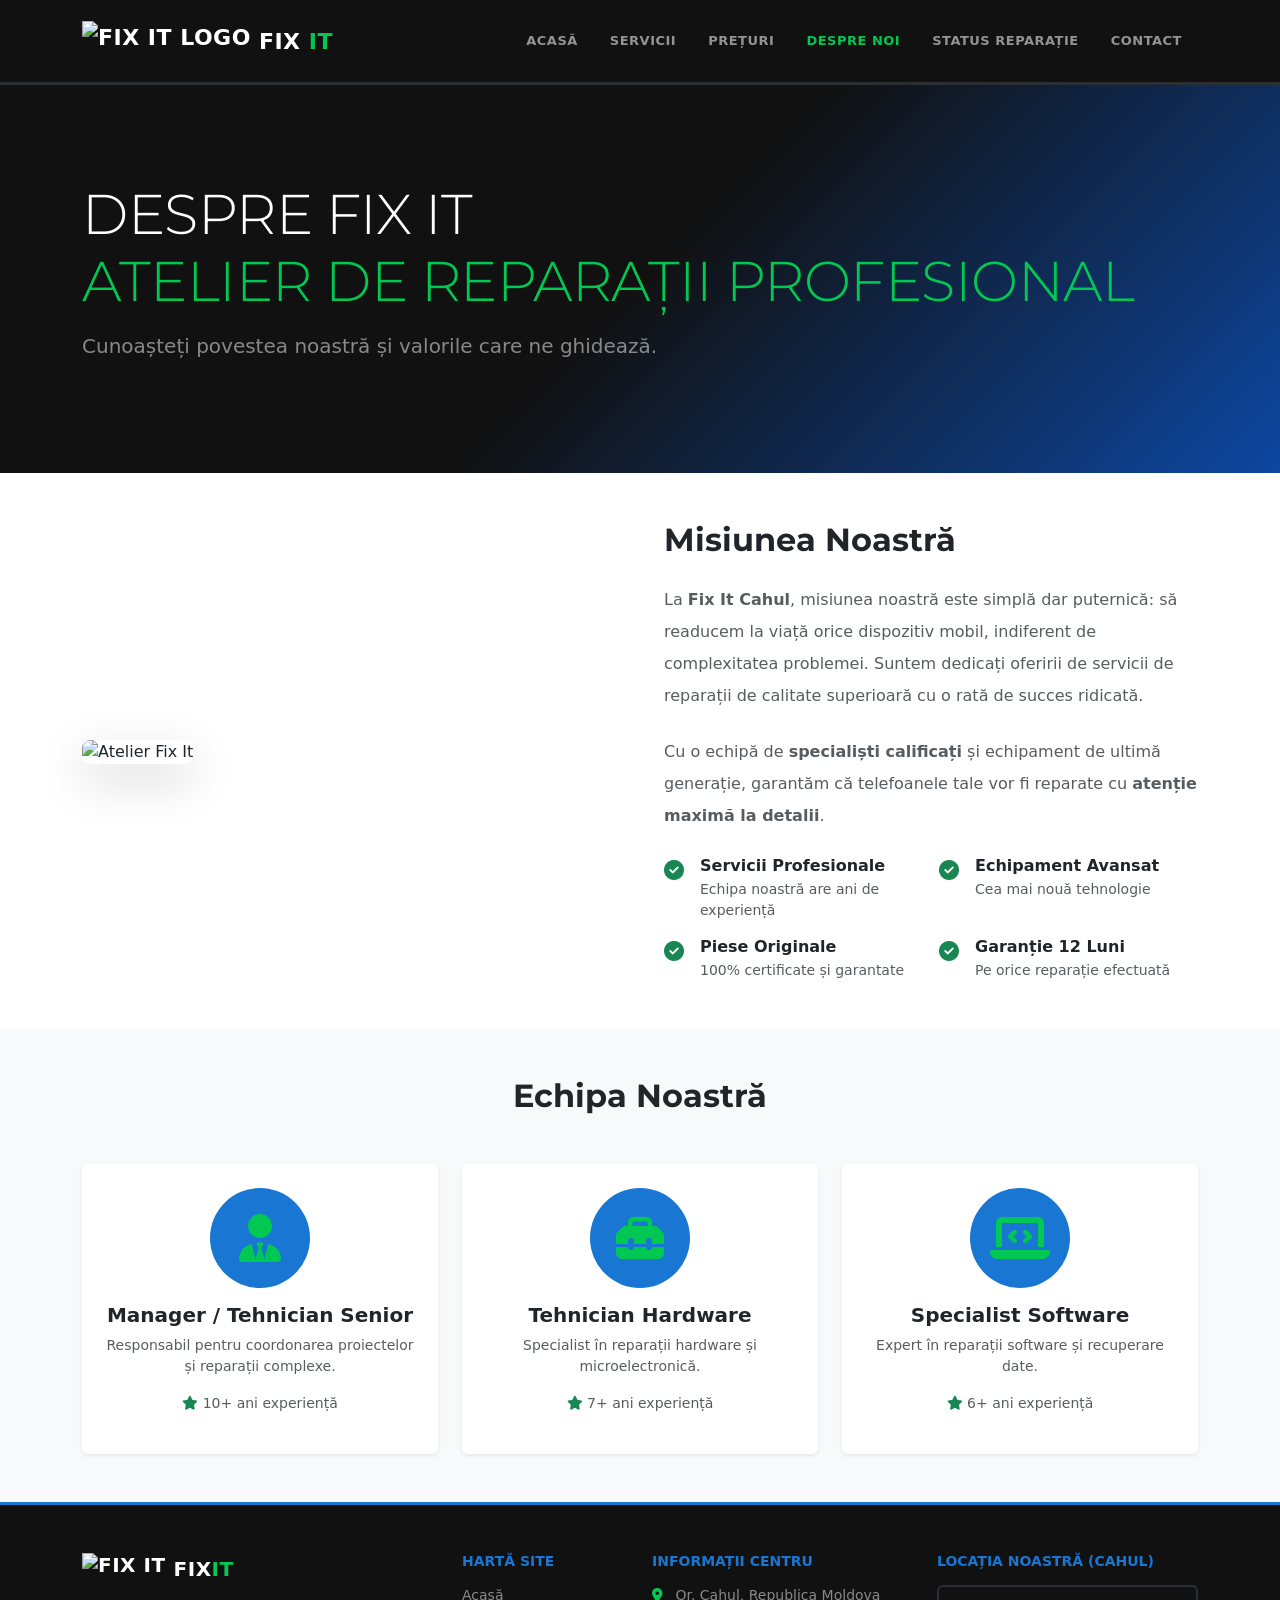
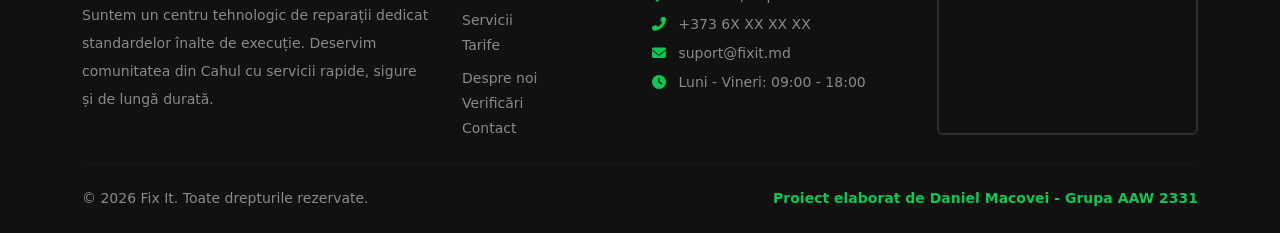
==== fix-it/about.html @ 1b933a0f "Am reaalizat pagina about.html" ====
<!DOCTYPE html>
<html lang="ro">

<head>
    <meta charset="UTF-8">
    <meta name="viewport" content="width=device-width, initial-scale=1.0">
    <title>Despre Noi - Fix It Cahul</title>
    <meta name="description" content="Aflați mai multe despre echipa Fix It Cahul și istoria atelierului de reparații.">

    <link rel="preconnect" href="https://fonts.googleapis.com">
    <link rel="preconnect" href="https://fonts.gstatic.com" crossorigin>
    <link
        href="https://fonts.googleapis.com/css2?family=Montserrat:wght@400;600;700;800&family=Roboto:wght@300;400;500&display=swap"
        rel="stylesheet">
    <link href="https://cdn.jsdelivr.net/npm/bootstrap@5.3.3/dist/css/bootstrap.min.css" rel="stylesheet">
    <link rel="stylesheet" href="https://cdnjs.cloudflare.com/ajax/libs/font-awesome/6.5.1/css/all.min.css">

    <link rel="stylesheet" href="/css/style.css">
    <link rel="icon" type="image/png" href="img/logo.png">
</head>

<body>

    <nav class="navbar navbar-expand-lg navbar-dark sticky-top py-3"
        style="background-color: #111111; border-bottom: 3px solid #2b2e32;">
        <div class="container">
            <a class="navbar-brand d-flex align-items-center fw-bold text-uppercase" href="index.html"
                style="font-size: 22px; letter-spacing: 0.5px;">
                <img src="img/imagine1.png" alt="Fix It Logo" height="40" class="me-2">
                <span>FIX <span style="color: #00C853;">IT</span></span>
            </a>

            <button class="navbar-toggler border-0" type="button" data-bs-toggle="collapse" data-bs-target="#navbarNav">
                <span class="navbar-toggler-icon"></span>
            </button>

            <div class="collapse navbar-collapse" id="navbarNav">
                <ul class="navbar-nav ms-auto fw-bold text-uppercase" style="font-size: 13px; letter-spacing: 0.5px;">
                    <li class="nav-item px-2"><a class="nav-link" href="index.html">Acasă</a></li>
                    <li class="nav-item px-2"><a class="nav-link" href="services.html">Servicii</a></li>
                    <li class="nav-item px-2"><a class="nav-link" href="prices.html">Prețuri</a></li>
                    <li class="nav-item px-2"><a class="nav-link active" href="about.html"
                            style="color: #00C853 !important;">Despre noi</a></li>
                    <li class="nav-item px-2"><a class="nav-link" href="status.html">Status Reparație</a></li>
                    <li class="nav-item px-2"><a class="nav-link" href="contact.html">Contact</a></li>
                </ul>
            </div>
        </div>
    </nav>

    <section class="py-5 text-white" style="background: linear-gradient(135deg, #111111 50%, #0d47a1 100%);">
        <div class="container py-5">
            <h1 class="display-4 fw-black mb-3 text-uppercase"
                style="font-family: 'Montserrat', sans-serif; letter-spacing: -0.5px;">
                Despre Fix It <br><span style="color: #00C853;">Atelier de Reparații Profesional</span>
            </h1>
            <p class="fs-5 text-white-50" style="max-width: 700px;">
                Cunoașteți povestea noastră și valorile care ne ghidează.
            </p>
        </div>
    </section>

    <section class="py-5" style="background-color: white;">
        <div class="container">
            <div class="row align-items-center g-5">
                <div class="col-lg-6">
                    <img src="img/atelier.jpg" alt="Atelier Fix It" class="img-fluid rounded-3 shadow-lg w-100">
                </div>
                <div class="col-lg-6">
                    <h2 class="fw-bold mb-4" style="font-family: 'Montserrat', sans-serif; font-size: 32px;">
                        Misiunea Noastră
                    </h2>
                    <p class="text-muted lh-lg mb-4">
                        La <strong>Fix It Cahul</strong>, misiunea noastră este simplă dar puternică: să readucem la
                        viață orice dispozitiv mobil, indiferent de complexitatea problemei. Suntem dedicați oferirii de
                        servicii de reparații de calitate superioară cu o rată de succes ridicată.
                    </p>
                    <p class="text-muted lh-lg mb-4">
                        Cu o echipă de <strong>specialiști calificați</strong> și echipament de ultimă generație,
                        garantăm că telefoanele tale vor fi reparate cu <strong>atenție maximă la detalii</strong>.
                    </p>

                    <div class="row g-3">
                        <div class="col-sm-6">
                            <div class="d-flex align-items-start gap-3">
                                <i class="fas fa-check-circle text-success fs-5 mt-1"></i>
                                <div>
                                    <h6 class="fw-bold mb-1">Servicii Profesionale</h6>
                                    <p class="small text-muted mb-0">Echipa noastră are ani de experiență</p>
                                </div>
                            </div>
                        </div>
                        <div class="col-sm-6">
                            <div class="d-flex align-items-start gap-3">
                                <i class="fas fa-check-circle text-success fs-5 mt-1"></i>
                                <div>
                                    <h6 class="fw-bold mb-1">Echipament Avansat</h6>
                                    <p class="small text-muted mb-0">Cea mai nouă tehnologie</p>
                                </div>
                            </div>
                        </div>
                        <div class="col-sm-6">
                            <div class="d-flex align-items-start gap-3">
                                <i class="fas fa-check-circle text-success fs-5 mt-1"></i>
                                <div>
                                    <h6 class="fw-bold mb-1">Piese Originale</h6>
                                    <p class="small text-muted mb-0">100% certificate și garantate</p>
                                </div>
                            </div>
                        </div>
                        <div class="col-sm-6">
                            <div class="d-flex align-items-start gap-3">
                                <i class="fas fa-check-circle text-success fs-5 mt-1"></i>
                                <div>
                                    <h6 class="fw-bold mb-1">Garanție 12 Luni</h6>
                                    <p class="small text-muted mb-0">Pe orice reparație efectuată</p>
                                </div>
                            </div>
                        </div>
                    </div>
                </div>
            </div>
        </div>
    </section>

    <section class="py-5" style="background-color: #f8f9fa;">
        <div class="container">
            <h2 class="fw-bold text-center mb-5" style="font-family: 'Montserrat', sans-serif; font-size: 32px;">
                Echipa Noastră
            </h2>

            <div class="row g-4">
                <div class="col-md-6 col-lg-4">
                    <div class="card border-0 shadow-sm text-center">
                        <div class="card-body p-4">
                            <div
                                style="width: 100px; height: 100px; margin: 0 auto 15px; background: #1976D2; border-radius: 50%; display: flex; align-items: center; justify-content: center;">
                                <i class="fas fa-user-tie" style="font-size: 48px; color: #00C853;"></i>
                            </div>
                            <h5 class="fw-bold mb-2">Manager / Tehnician Senior</h5>
                            <p class="text-muted small mb-3">
                                Responsabil pentru coordonarea proiectelor și reparații complexe.
                            </p>
                            <p class="small text-muted"><i class="fas fa-star text-success"></i> 10+ ani experiență</p>
                        </div>
                    </div>
                </div>

                <div class="col-md-6 col-lg-4">
                    <div class="card border-0 shadow-sm text-center">
                        <div class="card-body p-4">
                            <div
                                style="width: 100px; height: 100px; margin: 0 auto 15px; background: #1976D2; border-radius: 50%; display: flex; align-items: center; justify-content: center;">
                                <i class="fas fa-toolbox" style="font-size: 48px; color: #00C853;"></i>
                            </div>
                            <h5 class="fw-bold mb-2">Tehnician Hardware</h5>
                            <p class="text-muted small mb-3">
                                Specialist în reparații hardware și microelectronică.
                            </p>
                            <p class="small text-muted"><i class="fas fa-star text-success"></i> 7+ ani experiență</p>
                        </div>
                    </div>
                </div>

                <div class="col-md-6 col-lg-4">
                    <div class="card border-0 shadow-sm text-center">
                        <div class="card-body p-4">
                            <div
                                style="width: 100px; height: 100px; margin: 0 auto 15px; background: #1976D2; border-radius: 50%; display: flex; align-items: center; justify-content: center;">
                                <i class="fas fa-laptop-code" style="font-size: 48px; color: #00C853;"></i>
                            </div>
                            <h5 class="fw-bold mb-2">Specialist Software</h5>
                            <p class="text-muted small mb-3">
                                Expert în reparații software și recuperare date.
                            </p>
                            <p class="small text-muted"><i class="fas fa-star text-success"></i> 6+ ani experiență</p>
                        </div>
                    </div>
                </div>
            </div>
        </div>
    </section>



    <footer class="text-white pt-5 pb-4" style="background-color: #111111; border-top: 3px solid #1976D2;">
        <div class="container">
            <div class="row g-4 mb-4">

                <div class="col-lg-4 text-center text-md-start">
                    <h5 class="fw-bold mb-3 text-uppercase d-flex align-items-center justify-content-center justify-content-md-start"
                        style="letter-spacing: 0.5px;">
                        <img src="img/logo.png" alt="Fix It" height="32" class="me-2">FIX <span
                            style="color: #00C853;">IT</span>
                    </h5>
                    <p class="small text-white-50 lh-lg" style="max-width: 350px;">
                        Suntem un centru tehnologic de reparații dedicat standardelor înalte de execuție. Deservim
                        comunitatea din Cahul cu servicii rapide, sigure și de lungă durată.
                    </p>
                </div>

                <div class="col-md-4 col-lg-2 text-center text-md-start">
                    <h5 class="fw-bold mb-3 text-uppercase small tracking-wider" style="color: #1976D2;">Hartă Site</h5>
                    <ul class="list-unstyled mb-0 row g-2 small" style="padding-left: 0;">
                        <div class="col-6 col-md-12">
                            <li><a href="index.html"
                                    class="text-white-50 text-decoration-none footer-link d-block mb-1">Acasă</a></li>
                            <li><a href="services.html"
                                    class="text-white-50 text-decoration-none footer-link d-block mb-1">Servicii</a>
                            </li>
                            <li><a href="prices.html"
                                    class="text-white-50 text-decoration-none footer-link d-block mb-1">Tarife</a></li>
                        </div>
                        <div class="col-6 col-md-12">
                            <li><a href="about.html"
                                    class="text-white-50 text-decoration-none footer-link d-block mb-1">Despre noi</a>
                            </li>
                            <li><a href="status.html"
                                    class="text-white-50 text-decoration-none footer-link d-block mb-1">Verificări</a>
                            </li>
                            <li><a href="contact.html"
                                    class="text-white-50 text-decoration-none footer-link d-block">Contact</a></li>
                        </div>
                    </ul>
                </div>

                <div class="col-md-4 col-lg-3 text-center text-md-start">
                    <h5 class="fw-bold mb-3 text-uppercase small tracking-wider" style="color: #1976D2;">Informații
                        Centru</h5>
                    <p class="small text-white-50 mb-2"><i class="fas fa-map-marker-alt text-success me-2"
                            style="color: #00C853 !important;"></i> Or. Cahul, Republica Moldova</p>
                    <p class="small text-white-50 mb-2"><i class="fas fa-phone-alt text-success me-2"
                            style="color: #00C853 !important;"></i> +373 6X XX XX XX</p>
                    <p class="small text-white-50 mb-2"><i class="fas fa-envelope text-success me-2"
                            style="color: #00C853 !important;"></i> suport@fixit.md</p>
                    <p class="small text-white-50"><i class="fas fa-clock text-success me-2"
                            style="color: #00C853 !important;"></i> Luni - Vineri: 09:00 - 18:00</p>
                </div>

                <div class="col-md-4 col-lg-3 text-center text-md-start">
                    <h5 class="fw-bold mb-3 text-uppercase small tracking-wider" style="color: #1976D2;">Locația Noastră
                        (Cahul)</h5>
                    <div class="position-relative shadow-sm rounded overflow-hidden"
                        style="height: 150px; border: 2px solid #2b2e32;">
                        <iframe
                            src="https://www.google.com/maps/embed?pb=!1m18!1m12!1m3!1d2757.7346144887375!2d28.187383176884024!3d46.30514197113411!2m3!1f0!2f0!3f0!3m2!1i1024!2i768!4f13.1!3m3!1m2!1s0x40b65cae6fbc6db7%3A0x673cae7a1753efef!2sCahul%2C%20Moldova!5e0!3m2!1sro!2s!4v1717840000000!5m2!1sro!2s"
                            width="100%" height="100%" style="border:0;" allowfullscreen="" loading="lazy"
                            referrerpolicy="no-referrer-when-downgrade">
                        </iframe>
                    </div>
                </div>

            </div>

            <hr class="my-4" style="background-color: rgba(255,255,255,0.1); border: 0; height: 1px;">

            <div class="d-flex flex-column flex-sm-row justify-content-between align-items-center small text-white-50">
                <div>&copy; 2026 Fix It. Toate drepturile rezervate.</div>
                <div class="mt-2 mt-sm-0 text-success fw-semibold" style="color: #00C853 !important;">Proiect elaborat
                    de Daniel Macovei - Grupa AAW 2331</div>
            </div>
        </div>
    </footer>

    <script src="https://cdn.jsdelivr.net/npm/bootstrap@5.3.3/dist/js/bootstrap.bundle.min.js"></script>
    <script src="js/script.js"></script>
    <script src="js/main.js"></script>
    <script src="js/calculator.js"></script>
    <script src="js/validation.js"></script>
</body>

</html>
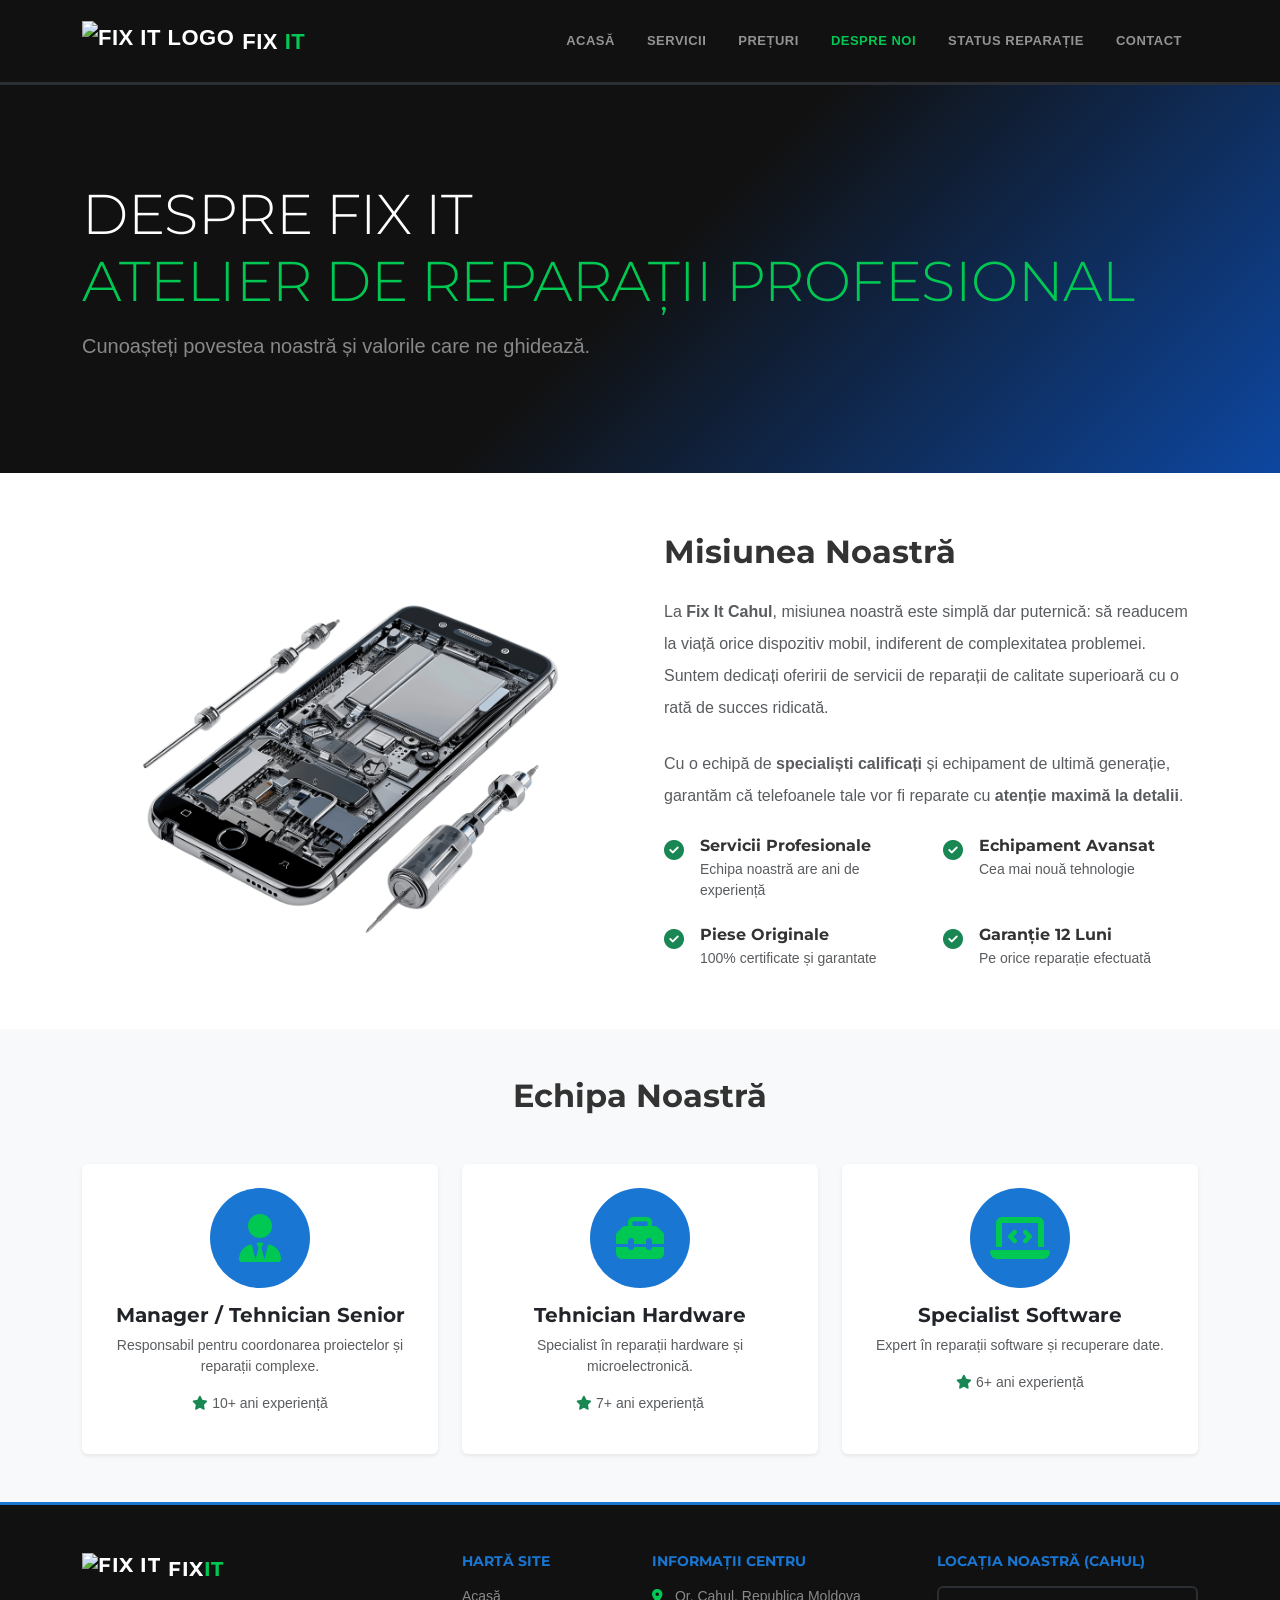
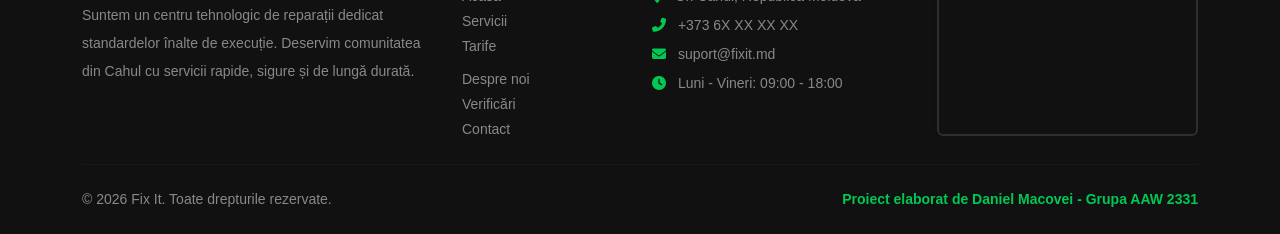
==== commit 5a01787b: "Am adaugat main.js" ====
--- a/fix-it/about.html
+++ b/fix-it/about.html
@@ -63,9 +63,14 @@
     <section class="py-5" style="background-color: white;">
         <div class="container">
             <div class="row align-items-center g-5">
-                <div class="col-lg-6">
-                    <img src="img/atelier.jpg" alt="Atelier Fix It" class="img-fluid rounded-3 shadow-lg w-100">
-                </div>
+
+                <div class="col-lg-6 d-flex justify-content-center align-items-center">
+                    <div style="max-width: 460px; width: 100%;">
+                        <img src="/img/s11728_mobile_repairing_isolated_on_white_background_eb032a27-f8cf-4961-bd78-55e3e1cc046b_1-photoroom.png"
+                            alt="Atelier Fix It" class="img-fluid d-block mx-auto">
+                    </div>
+                </div>
+
                 <div class="col-lg-6">
                     <h2 class="fw-bold mb-4" style="font-family: 'Montserrat', sans-serif; font-size: 32px;">
                         Misiunea Noastră
@@ -80,7 +85,7 @@
                         garantăm că telefoanele tale vor fi reparate cu <strong>atenție maximă la detalii</strong>.
                     </p>
 
-                    <div class="row g-3">
+                    <div class="row g-4">
                         <div class="col-sm-6">
                             <div class="d-flex align-items-start gap-3">
                                 <i class="fas fa-check-circle text-success fs-5 mt-1"></i>
@@ -90,6 +95,7 @@
                                 </div>
                             </div>
                         </div>
+
                         <div class="col-sm-6">
                             <div class="d-flex align-items-start gap-3">
                                 <i class="fas fa-check-circle text-success fs-5 mt-1"></i>
@@ -99,6 +105,7 @@
                                 </div>
                             </div>
                         </div>
+
                         <div class="col-sm-6">
                             <div class="d-flex align-items-start gap-3">
                                 <i class="fas fa-check-circle text-success fs-5 mt-1"></i>
@@ -108,6 +115,7 @@
                                 </div>
                             </div>
                         </div>
+
                         <div class="col-sm-6">
                             <div class="d-flex align-items-start gap-3">
                                 <i class="fas fa-check-circle text-success fs-5 mt-1"></i>
@@ -131,7 +139,7 @@
 
             <div class="row g-4">
                 <div class="col-md-6 col-lg-4">
-                    <div class="card border-0 shadow-sm text-center">
+                    <div class="card h-100 border-0 shadow-sm text-center">
                         <div class="card-body p-4">
                             <div
                                 style="width: 100px; height: 100px; margin: 0 auto 15px; background: #1976D2; border-radius: 50%; display: flex; align-items: center; justify-content: center;">
@@ -147,7 +155,7 @@
                 </div>
 
                 <div class="col-md-6 col-lg-4">
-                    <div class="card border-0 shadow-sm text-center">
+                    <div class="card h-100 border-0 shadow-sm text-center">
                         <div class="card-body p-4">
                             <div
                                 style="width: 100px; height: 100px; margin: 0 auto 15px; background: #1976D2; border-radius: 50%; display: flex; align-items: center; justify-content: center;">
@@ -163,7 +171,7 @@
                 </div>
 
                 <div class="col-md-6 col-lg-4">
-                    <div class="card border-0 shadow-sm text-center">
+                    <div class="card h-100 border-0 shadow-sm text-center">
                         <div class="card-body p-4">
                             <div
                                 style="width: 100px; height: 100px; margin: 0 auto 15px; background: #1976D2; border-radius: 50%; display: flex; align-items: center; justify-content: center;">
--- a/css/style.css
+++ b/css/style.css
@@ -0,0 +1,327 @@
+/*CONFIGURĂRI GENERALE & RESETĂRI*/
+
+:root {
+    
+    --primary-tech: #1976D2;     
+    --accent-color: #00C853;     
+    --dark-bg: #111111;          
+    --card-apple-bg: #1e1e1e;     
+    --font-titles: 'Montserrat', sans-serif; 
+    --font-body: 'Roboto', sans-serif;       
+}
+
+* {
+    margin: 0;
+    padding: 0;
+    box-sizing: border-box; /* Include bordurile și padding-ul în lățimea totală a elementelor */
+}
+
+body {
+    font-family: var(--font-body);
+    font-size: 16px;
+    color: #333333;
+    overflow-x: hidden;     /* Previne apariția barei de scroll orizontale pe ecrane mici */
+    background-color: #ffffff;
+}
+
+h1, h2, h3, h4, h5, h6 {
+    font-family: var(--font-titles); /* Aplică fontul Montserrat pe toate titlurile */
+}
+
+
+/*NAVBAR & HEADER STYLING*/
+
+.navbar {
+    background-color: var(--dark-bg);
+    border-bottom: 3px solid #2b2e32; /* Linie fină de delimitare sub meniu */
+}
+
+.navbar-nav .nav-link {
+    font-size: 13px;
+    letter-spacing: 0.5px;
+    transition: color 0.2s ease; /* Tranziție lină la schimbarea culorii textului */
+}
+
+.header-hero {
+    /* Fundal modern în gradient de la negru la un albastru închis */
+    background: linear-gradient(135deg, #111111 50%, #0d47a1 100%);
+    min-height: 65vh; /* Ocupă minimum 65% din înălțimea ecranului */
+}
+
+.main-title {
+    font-family: var(--font-titles);
+    font-weight: 800;
+    letter-spacing: -0.5px;
+}
+
+.hero-lead {
+    font-weight: 300;
+    max-width: 600px;
+    line-height: 1.6;
+}
+
+.image-float {
+    max-height: 300px;
+    filter: drop-shadow(0px 8px 16px rgba(0, 0, 0, 0.25)); /* Efect de umbră realist pentru imagine */
+}
+
+
+/*SECTIUNEA CARUSEL HARDWARE & SOFTWARE*/
+
+.categorii-servicii {
+    padding: 60px 0;
+    background-color: #f9f9f9; /* Fundal gri deschis pentru contrast */
+    font-family: var(--font-titles);
+}
+
+.titlu-sectiune {
+    font-size: 28px;
+    color: #222;
+    font-weight: 700;
+}
+
+.linie-separatoare {
+    width: 60px;
+    height: 3px;
+    background-color: var(--primary-tech); /* Linia decorativă în culoarea principală */
+    margin-top: 10px;
+    border-radius: 2px;
+}
+
+
+/* STRUCTURĂ CARUSEL (Wrapper, Zona & Grid)*/
+
+.carusel-wrapper {
+    max-width: 1304px; /* Valoarea exactă pentru 5 carduri și 4 spații */
+    width: 100%;
+    margin: 0 auto;
+    padding: 15px 0; /* Am setat padding-ul lateral la 0 pentru a păstra alinierea perfectă la pixeli */
+    overflow: hidden; /* Ascunde complet al 6-lea card până când se dă drag */
+    clip-path: inset(0 0 0 0);
+    user-select: none;
+    -webkit-user-select: none;
+}
+
+.zona-carusel {
+    width: 100%;
+    overflow: hidden;
+    padding: 10px 0;
+}
+
+.grid-categorii {
+    display: flex; /* Aliniază cardurile în linie orizontală */
+    align-items: stretch;
+    gap: 16px; /* Spațiul constant dintre carduri */
+    width: max-content; /* Permite gridului să se întindă pe orizontală oricât e nevoie */
+}
+
+
+/* STILIZARE CARDURI*/
+
+.item-categorie-dreptunghi {
+    display: flex;
+    flex-direction: column;
+    align-items: center;
+    justify-content: center;
+    text-align: center;
+    background: var(--card-apple-bg);
+    color: #ffffff;
+    width: 248px;
+    flex-shrink: 0; /* Împiedică micșorarea forțată a cardurilor în flexbox */
+    min-height: 220px;
+    padding: 30px 15px;
+    border-radius: 16px;
+    border: 1px solid #2d2d2d;
+    cursor: pointer;
+    box-shadow: 0 4px 6px rgba(0, 0, 0, 0.1);
+    /* Tranziții line pentru toate proprietățile modificate la hover */
+    transition: transform 0.4s ease,
+                box-shadow 0.4s ease,
+                border-color 0.4s ease,
+                background 0.4s ease;
+}
+
+/* Efect la trecerea mouse-ului peste card (Ridicarea cardului și iluminare verde) */
+.item-categorie-dreptunghi:hover {
+    transform: translateY(-10px); /* Ridică cardul cu 10 pixeli */
+    background: #252525;
+    border-color: var(--accent-color); /* Bordura devine verde */
+    /* Efect de glow (iluminare) combinat cu umbra de adâncime */
+    box-shadow: 0 20px 40px rgba(0, 200, 83, 0.2),
+                0 8px 16px rgba(0, 0, 0, 0.3);
+}
+
+/* Efect în momentul în care se dă click pe card */
+.item-categorie-dreptunghi:active {
+    transform: translateY(-4px);
+    transition: transform 0.1s ease;
+}
+
+/* Stil aplicat din JavaScript când cardul este tras cu mouse-ul */
+.item-categorie-dreptunghi.dragging {
+    opacity: 0.3;
+    transform: scale(0.95);
+    border: 2px dashed var(--primary-tech); /* Bordură punctată albastră în timpul mutării */
+}
+
+
+/*ICONIȚE & ELEMENTE DE TEXT DIN INTERIORUL CARDULUI*/
+
+.container-iconita {
+    display: flex;
+    align-items: center;
+    justify-content: center;
+    width: 64px;
+    height: 64px;
+    background: rgba(0, 200, 83, 0.1); /* Fundal verde cu opacitate foarte mare */
+    border-radius: 50%; /* Formă de cerc perfect */
+    margin-bottom: 20px;
+    flex-shrink: 0;
+    transition: transform 0.4s ease, background 0.4s ease;
+}
+
+/* Mărește cercul iconiței când punem mouse-ul pe card */
+.item-categorie-dreptunghi:hover .container-iconita {
+    transform: scale(1.15);
+    background: rgba(0, 200, 83, 0.2);
+}
+
+.container-iconita i {
+    font-size: 26px;
+    color: var(--accent-color); /* Iconița primește culoarea verde de accent */
+    transition: transform 0.4s ease;
+}
+
+/* Efect de micro-zoom pe iconița din interior */
+.item-categorie-dreptunghi:hover .container-iconita i {
+    transform: scale(1.1);
+}
+
+.container-iconita img {
+    max-width: 100%;
+    height: auto;
+    object-fit: contain;
+}
+
+.continut-text {
+    display: flex;
+    flex-direction: column;
+    gap: 8px;
+}
+
+.titlu-card {
+    font-size: 10px;
+    color: var(--accent-color);
+    letter-spacing: 2px;
+    text-transform: uppercase;
+    font-weight: 700;
+    opacity: 0.85;
+    transition: opacity 0.4s ease;
+}
+
+.item-categorie-dreptunghi:hover .titlu-card {
+    opacity: 1;
+}
+
+.subtitlu-card {
+    font-size: 14px;
+    font-weight: 600;
+    color: #ffffff;
+    line-height: 1.4;
+}
+
+.btn-carusel {
+    display: none !important; /* Ascunde butoanele standard, navigarea fiind de tip drag */
+}
+
+
+/*FOOTER STYLING*/
+
+footer {
+    background-color: var(--dark-bg);
+    border-top: 3px solid var(--primary-tech); /* Linie superioară de branding */
+}
+
+.footer-link {
+    transition: color 0.2s ease;
+}
+
+/* Linkurile din footer devin verzi la trecerea cursorului */
+.footer-link:hover {
+    color: var(--accent-color) !important;
+}
+
+
+/*STATUS REPARAȚII (Pentru pagina status.html)*/
+
+.status-badge {
+    padding: 8px 16px;
+    border-radius: 25px; /* Formă de pastilă */
+    font-weight: bold;
+    font-size: 12px;
+    display: inline-block;
+    text-transform: uppercase;
+}
+
+/* Stări de culori diferite în funcție de stadiul tehnic al telefonului */
+.status-pending { background-color: #fff3cd; color: #856404; } /* Galben - În așteptare */
+.status-progress { background-color: #d1ecf1; color: #0c5460; } /* Albastru - În lucru */
+.status-ready { background-color: #d4edda; color: #155724; }    /* Verde - Finalizat/Gata */
+
+.timeline-item {
+    padding: 15px;
+    border-left: 3px solid var(--accent-color); /* Linie verticală verde în stânga */
+    margin-bottom: 15px;
+    background-color: #f8f9fa;
+    border-radius: 4px;
+}
+
+/* Evidențiază etapa curentă din procesul de reparație prin fundal albastru */
+.timeline-item.active {
+    border-left-color: var(--primary-tech);
+    background-color: #e3f2fd;
+}
+
+
+/*RESPONSIVITATE*/
+
+/* Pentru ecrane de laptop-uri medii și mici */
+@media (max-width: 1400px) {
+    .carusel-wrapper {
+        max-width: 100%;
+        padding: 15px 20px;
+    }
+    /* Calculează dinamic lățimea pentru ca pe ecran să încapă exact 5 carduri egale */
+    .item-categorie-dreptunghi {
+        width: calc((100vw - 40px - 4 * 16px) / 5);
+    }
+}
+
+/* Pentru tablete în mod landscape/portret */
+@media (max-width: 1024px) {
+    .grid-categorii {
+        width: max-content;
+    }
+    .item-categorie-dreptunghi {
+        width: 220px; /* Cardurile devin puțin mai înguste */
+    }
+}
+
+/* Pentru ecrane mici de tablete și telefoane mari */
+@media (max-width: 768px) {
+    .item-categorie-dreptunghi {
+        width: 200px;
+        min-height: 200px;
+    }
+}
+
+/* Pentru telefoane mobile comune (ecrane foarte înguste) */
+@media (max-width: 600px) {
+    .carusel-wrapper {
+        padding: 15px 8px;
+    }
+    .item-categorie-dreptunghi {
+        width: 180px;       /* Lățime minimă adaptată pentru ecrane de telefon */
+        min-height: 190px;  /* Înălțime redusă proporțional */
+    }
+}
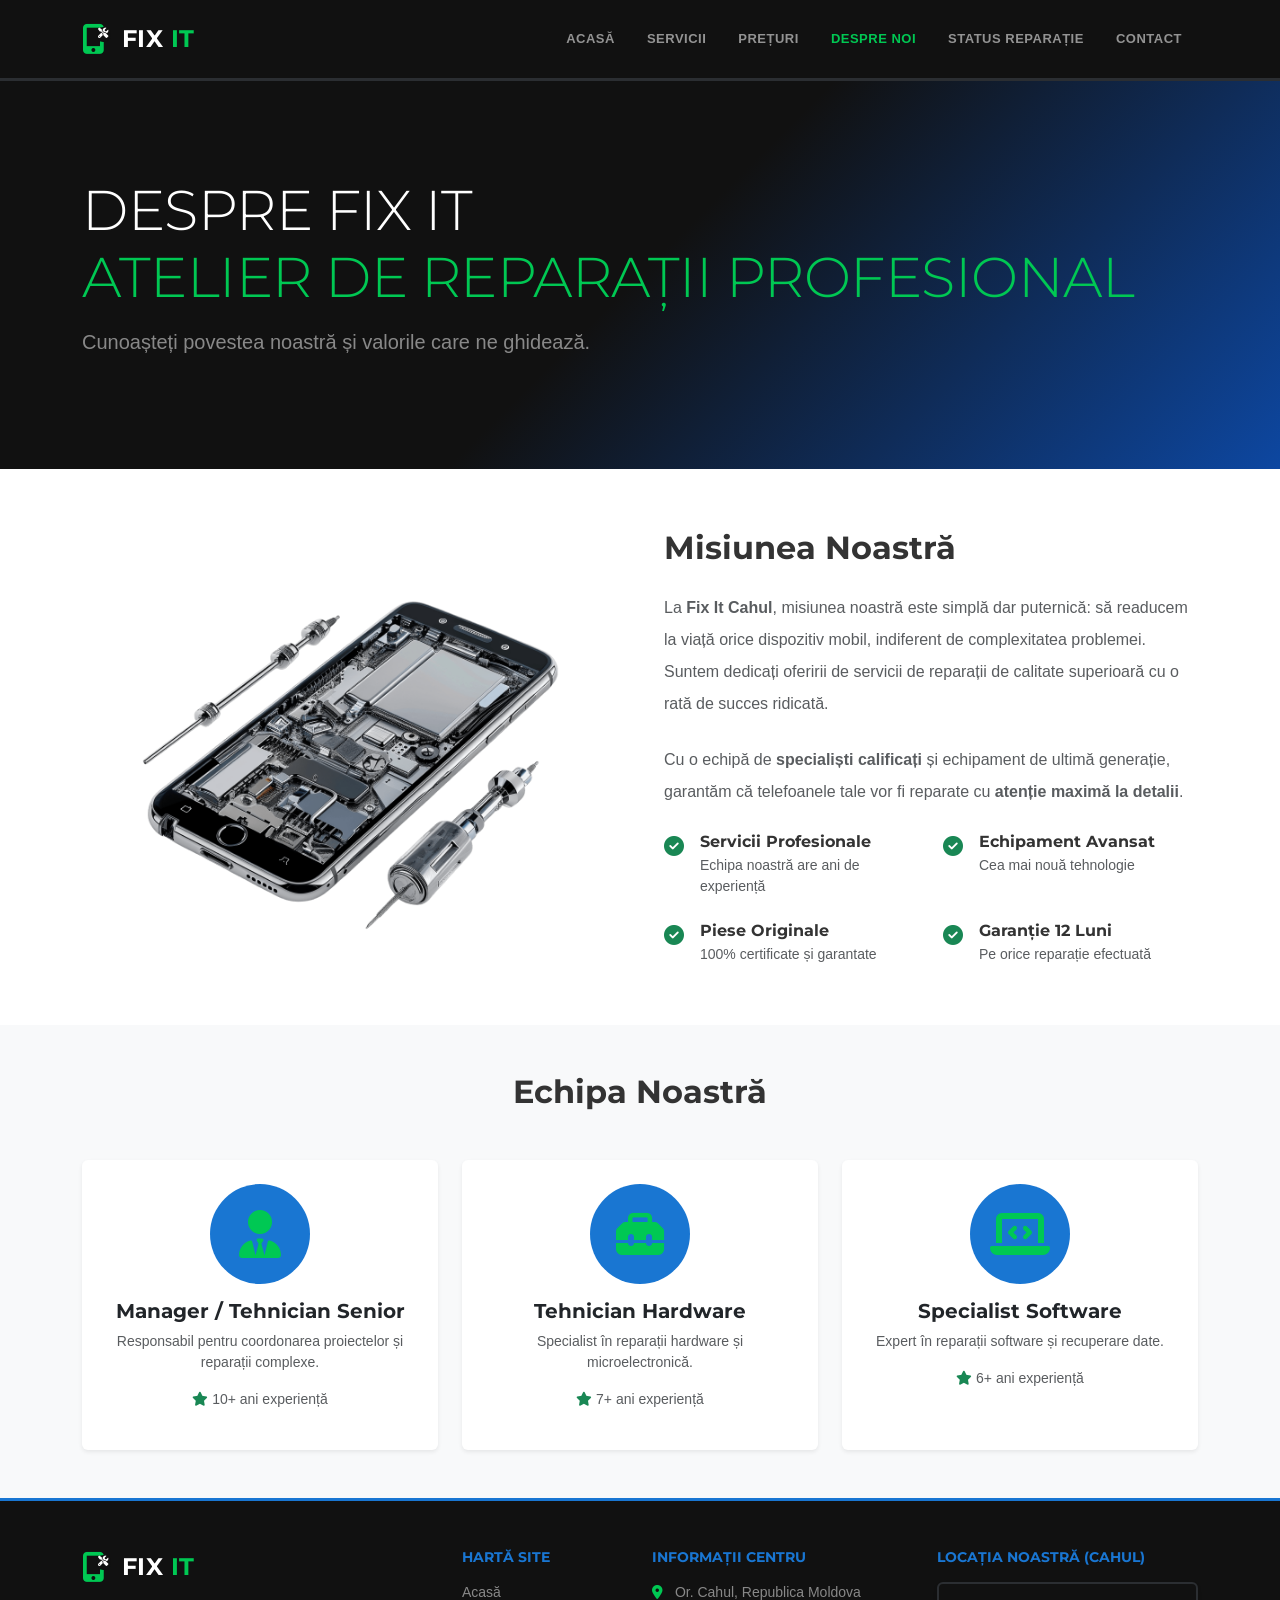
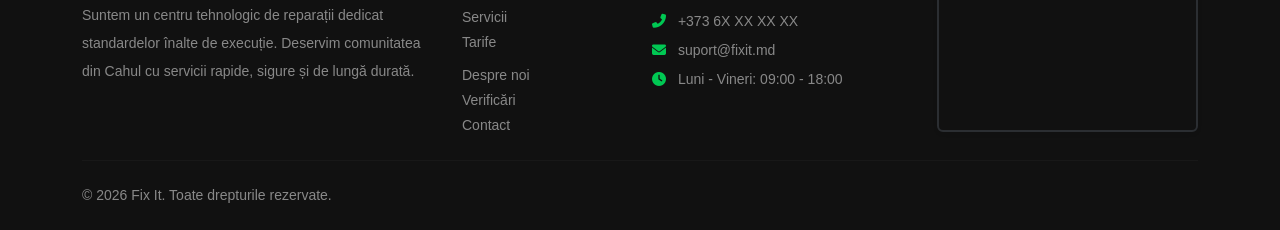
==== commit 6d8600e1: "Am actualizat codul" ====
--- a/fix-it/about.html
+++ b/fix-it/about.html
@@ -24,9 +24,13 @@
     <nav class="navbar navbar-expand-lg navbar-dark sticky-top py-3"
         style="background-color: #111111; border-bottom: 3px solid #2b2e32;">
         <div class="container">
-            <a class="navbar-brand d-flex align-items-center fw-bold text-uppercase" href="index.html"
-                style="font-size: 22px; letter-spacing: 0.5px;">
-                <img src="img/imagine1.png" alt="Fix It Logo" height="40" class="me-2">
+            <a class="navbar-brand d-flex align-items-center fw-bold text-uppercase fs-4" href="index.html"
+                style="font-family: 'Montserrat', sans-serif; letter-spacing: 0.5px;">
+                <div class="position-relative me-3 d-flex align-items-center" style="color: #00C853;">
+                    <i class="fas fa-mobile-alt fa-lg"></i>
+                    <i class="fas fa-tools position-absolute"
+                        style="font-size: 0.65rem; color: #ffffff; bottom: -2px; right: -5px; background: #111111; padding: 2px; border-radius: 50%;"></i>
+                </div>
                 <span>FIX <span style="color: #00C853;">IT</span></span>
             </a>
 
@@ -196,11 +200,15 @@
             <div class="row g-4 mb-4">
 
                 <div class="col-lg-4 text-center text-md-start">
-                    <h5 class="fw-bold mb-3 text-uppercase d-flex align-items-center justify-content-center justify-content-md-start"
-                        style="letter-spacing: 0.5px;">
-                        <img src="img/logo.png" alt="Fix It" height="32" class="me-2">FIX <span
-                            style="color: #00C853;">IT</span>
-                    </h5>
+                    <a class="navbar-brand d-flex align-items-center justify-content-center justify-content-md-start fw-bold text-uppercase fs-4 mb-3"
+                        href="index.html" style="font-family: 'Montserrat', sans-serif; letter-spacing: 0.5px;">
+                        <div class="position-relative me-3 d-flex align-items-center" style="color: #00C853;">
+                            <i class="fas fa-mobile-alt fa-lg"></i>
+                            <i class="fas fa-tools position-absolute"
+                                style="font-size: 0.65rem; color: #ffffff; bottom: -2px; right: -5px; background: #111111; padding: 2px; border-radius: 50%;"></i>
+                        </div>
+                        <span class="text-white">FIX <span style="color: #00C853;">IT</span></span>
+                    </a>
                     <p class="small text-white-50 lh-lg" style="max-width: 350px;">
                         Suntem un centru tehnologic de reparații dedicat standardelor înalte de execuție. Deservim
                         comunitatea din Cahul cu servicii rapide, sigure și de lungă durată.
@@ -264,10 +272,7 @@
 
             <div class="d-flex flex-column flex-sm-row justify-content-between align-items-center small text-white-50">
                 <div>&copy; 2026 Fix It. Toate drepturile rezervate.</div>
-                <div class="mt-2 mt-sm-0 text-success fw-semibold" style="color: #00C853 !important;">Proiect elaborat
-                    de Daniel Macovei - Grupa AAW 2331</div>
-            </div>
-        </div>
+            </div>
     </footer>
 
     <script src="https://cdn.jsdelivr.net/npm/bootstrap@5.3.3/dist/js/bootstrap.bundle.min.js"></script>
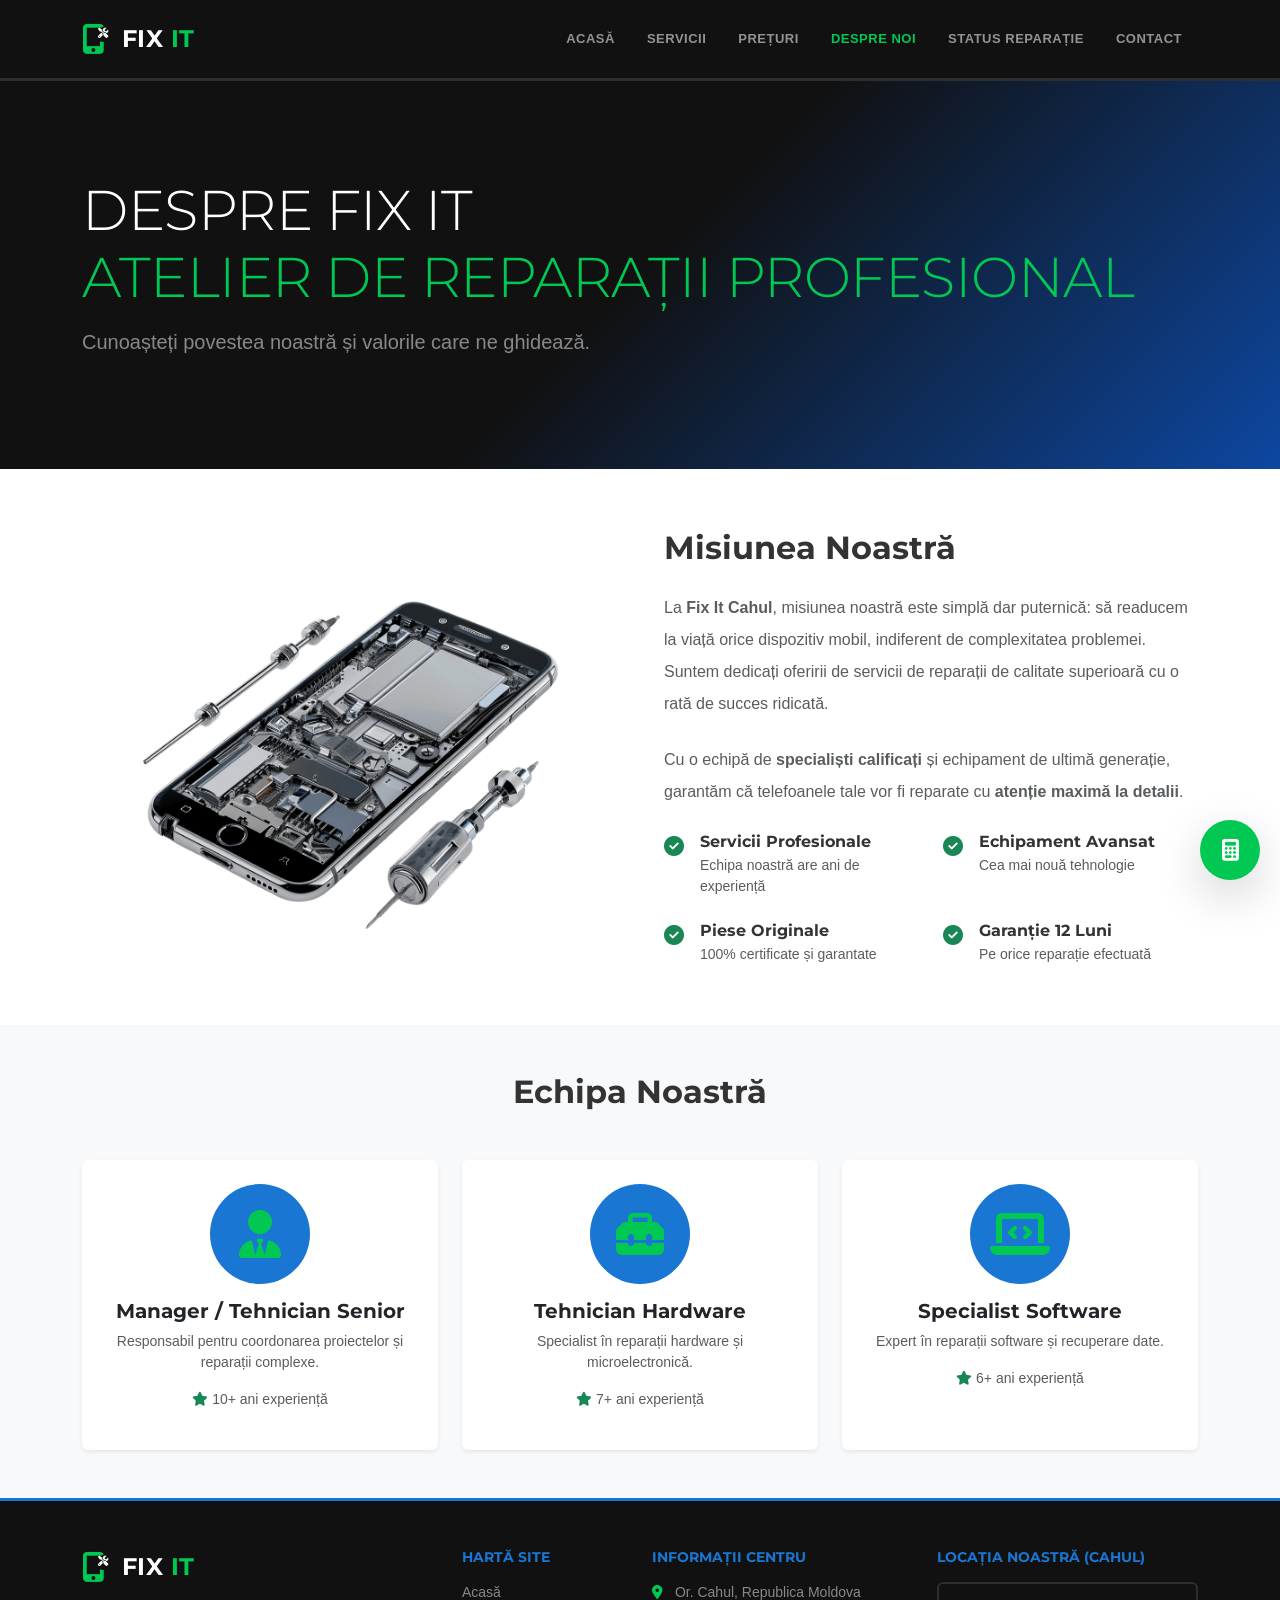
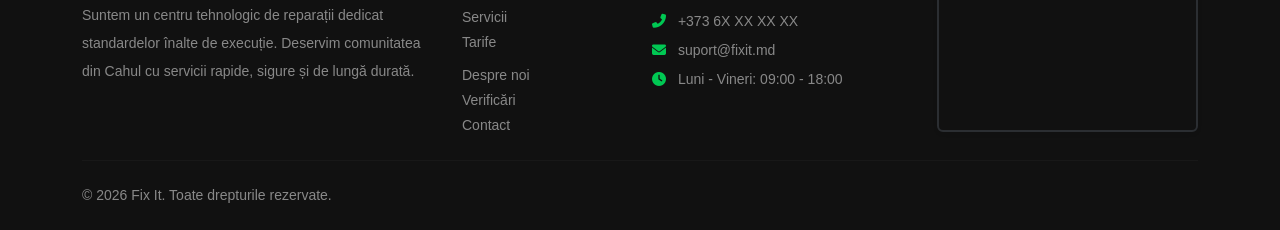
==== commit 580165b0: "Actualizare" ====
--- a/fix-it/about.html
+++ b/fix-it/about.html
@@ -70,7 +70,7 @@
 
                 <div class="col-lg-6 d-flex justify-content-center align-items-center">
                     <div style="max-width: 460px; width: 100%;">
-                        <img src="/img/s11728_mobile_repairing_isolated_on_white_background_eb032a27-f8cf-4961-bd78-55e3e1cc046b_1-photoroom.png"
+                        <img src="/img/imagine3.png"
                             alt="Atelier Fix It" class="img-fluid d-block mx-auto">
                     </div>
                 </div>
@@ -280,6 +280,7 @@
     <script src="js/main.js"></script>
     <script src="js/calculator.js"></script>
     <script src="js/validation.js"></script>
+    <script src="/js/calculator.js"></script>
 </body>
 
 </html>
--- a/css/style.css
+++ b/css/style.css
@@ -1,51 +1,49 @@
-/*CONFIGURĂRI GENERALE & RESETĂRI*/
-
 :root {
-    
-    --primary-tech: #1976D2;     
-    --accent-color: #00C853;     
-    --dark-bg: #111111;          
-    --card-apple-bg: #1e1e1e;     
-    --font-titles: 'Montserrat', sans-serif; 
-    --font-body: 'Roboto', sans-serif;       
+    --primary-tech: #1976D2;
+    --accent-color: #00C853;
+    --dark-bg: #111111;
+    --card-apple-bg: #1e1e1e;
+    --font-titles: 'Montserrat', sans-serif;
+    --font-body: 'Roboto', sans-serif;
 }
 
 * {
     margin: 0;
     padding: 0;
-    box-sizing: border-box; /* Include bordurile și padding-ul în lățimea totală a elementelor */
+    box-sizing: border-box;
 }
 
 body {
     font-family: var(--font-body);
     font-size: 16px;
     color: #333333;
-    overflow-x: hidden;     /* Previne apariția barei de scroll orizontale pe ecrane mici */
+    overflow-x: hidden;
     background-color: #ffffff;
 }
 
-h1, h2, h3, h4, h5, h6 {
-    font-family: var(--font-titles); /* Aplică fontul Montserrat pe toate titlurile */
-}
-
-
-/*NAVBAR & HEADER STYLING*/
+h1,
+h2,
+h3,
+h4,
+h5,
+h6 {
+    font-family: var(--font-titles);
+}
 
 .navbar {
     background-color: var(--dark-bg);
-    border-bottom: 3px solid #2b2e32; /* Linie fină de delimitare sub meniu */
+    border-bottom: 3px solid #2b2e32;
 }
 
 .navbar-nav .nav-link {
     font-size: 13px;
     letter-spacing: 0.5px;
-    transition: color 0.2s ease; /* Tranziție lină la schimbarea culorii textului */
+    transition: color 0.2s ease;
 }
 
 .header-hero {
-    /* Fundal modern în gradient de la negru la un albastru închis */
     background: linear-gradient(135deg, #111111 50%, #0d47a1 100%);
-    min-height: 65vh; /* Ocupă minimum 65% din înălțimea ecranului */
+    min-height: 65vh;
 }
 
 .main-title {
@@ -62,15 +60,12 @@
 
 .image-float {
     max-height: 300px;
-    filter: drop-shadow(0px 8px 16px rgba(0, 0, 0, 0.25)); /* Efect de umbră realist pentru imagine */
-}
-
-
-/*SECTIUNEA CARUSEL HARDWARE & SOFTWARE*/
+    filter: drop-shadow(0px 8px 16px rgba(0, 0, 0, 0.25));
+}
 
 .categorii-servicii {
     padding: 60px 0;
-    background-color: #f9f9f9; /* Fundal gri deschis pentru contrast */
+    background-color: #f9f9f9;
     font-family: var(--font-titles);
 }
 
@@ -83,20 +78,17 @@
 .linie-separatoare {
     width: 60px;
     height: 3px;
-    background-color: var(--primary-tech); /* Linia decorativă în culoarea principală */
+    background-color: var(--primary-tech);
     margin-top: 10px;
     border-radius: 2px;
 }
 
-
-/* STRUCTURĂ CARUSEL (Wrapper, Zona & Grid)*/
-
 .carusel-wrapper {
-    max-width: 1304px; /* Valoarea exactă pentru 5 carduri și 4 spații */
+    max-width: 1304px;
     width: 100%;
     margin: 0 auto;
-    padding: 15px 0; /* Am setat padding-ul lateral la 0 pentru a păstra alinierea perfectă la pixeli */
-    overflow: hidden; /* Ascunde complet al 6-lea card până când se dă drag */
+    padding: 15px 0;
+    overflow: hidden;
     clip-path: inset(0 0 0 0);
     user-select: none;
     -webkit-user-select: none;
@@ -109,14 +101,11 @@
 }
 
 .grid-categorii {
-    display: flex; /* Aliniază cardurile în linie orizontală */
+    display: flex;
     align-items: stretch;
-    gap: 16px; /* Spațiul constant dintre carduri */
-    width: max-content; /* Permite gridului să se întindă pe orizontală oricât e nevoie */
-}
-
-
-/* STILIZARE CARDURI*/
+    gap: 16px;
+    width: max-content;
+}
 
 .item-categorie-dreptunghi {
     display: flex;
@@ -127,45 +116,37 @@
     background: var(--card-apple-bg);
     color: #ffffff;
     width: 248px;
-    flex-shrink: 0; /* Împiedică micșorarea forțată a cardurilor în flexbox */
+    flex-shrink: 0;
     min-height: 220px;
     padding: 30px 15px;
     border-radius: 16px;
     border: 1px solid #2d2d2d;
     cursor: pointer;
     box-shadow: 0 4px 6px rgba(0, 0, 0, 0.1);
-    /* Tranziții line pentru toate proprietățile modificate la hover */
     transition: transform 0.4s ease,
-                box-shadow 0.4s ease,
-                border-color 0.4s ease,
-                background 0.4s ease;
-}
-
-/* Efect la trecerea mouse-ului peste card (Ridicarea cardului și iluminare verde) */
+        box-shadow 0.4s ease,
+        border-color 0.4s ease,
+        background 0.4s ease;
+}
+
 .item-categorie-dreptunghi:hover {
-    transform: translateY(-10px); /* Ridică cardul cu 10 pixeli */
+    transform: translateY(-10px);
     background: #252525;
-    border-color: var(--accent-color); /* Bordura devine verde */
-    /* Efect de glow (iluminare) combinat cu umbra de adâncime */
+    border-color: var(--accent-color);
     box-shadow: 0 20px 40px rgba(0, 200, 83, 0.2),
-                0 8px 16px rgba(0, 0, 0, 0.3);
-}
-
-/* Efect în momentul în care se dă click pe card */
+        0 8px 16px rgba(0, 0, 0, 0.3);
+}
+
 .item-categorie-dreptunghi:active {
     transform: translateY(-4px);
     transition: transform 0.1s ease;
 }
 
-/* Stil aplicat din JavaScript când cardul este tras cu mouse-ul */
 .item-categorie-dreptunghi.dragging {
     opacity: 0.3;
     transform: scale(0.95);
-    border: 2px dashed var(--primary-tech); /* Bordură punctată albastră în timpul mutării */
-}
-
-
-/*ICONIȚE & ELEMENTE DE TEXT DIN INTERIORUL CARDULUI*/
+    border: 2px dashed var(--primary-tech);
+}
 
 .container-iconita {
     display: flex;
@@ -173,14 +154,13 @@
     justify-content: center;
     width: 64px;
     height: 64px;
-    background: rgba(0, 200, 83, 0.1); /* Fundal verde cu opacitate foarte mare */
-    border-radius: 50%; /* Formă de cerc perfect */
+    background: rgba(0, 200, 83, 0.1);
+    border-radius: 50%;
     margin-bottom: 20px;
     flex-shrink: 0;
     transition: transform 0.4s ease, background 0.4s ease;
 }
 
-/* Mărește cercul iconiței când punem mouse-ul pe card */
 .item-categorie-dreptunghi:hover .container-iconita {
     transform: scale(1.15);
     background: rgba(0, 200, 83, 0.2);
@@ -188,11 +168,10 @@
 
 .container-iconita i {
     font-size: 26px;
-    color: var(--accent-color); /* Iconița primește culoarea verde de accent */
+    color: var(--accent-color);
     transition: transform 0.4s ease;
 }
 
-/* Efect de micro-zoom pe iconița din interior */
 .item-categorie-dreptunghi:hover .container-iconita i {
     transform: scale(1.1);
 }
@@ -231,83 +210,80 @@
 }
 
 .btn-carusel {
-    display: none !important; /* Ascunde butoanele standard, navigarea fiind de tip drag */
-}
-
-
-/*FOOTER STYLING*/
+    display: none !important;
+}
 
 footer {
     background-color: var(--dark-bg);
-    border-top: 3px solid var(--primary-tech); /* Linie superioară de branding */
+    border-top: 3px solid var(--primary-tech);
 }
 
 .footer-link {
     transition: color 0.2s ease;
 }
 
-/* Linkurile din footer devin verzi la trecerea cursorului */
 .footer-link:hover {
     color: var(--accent-color) !important;
 }
 
-
-/*STATUS REPARAȚII (Pentru pagina status.html)*/
-
 .status-badge {
     padding: 8px 16px;
-    border-radius: 25px; /* Formă de pastilă */
+    border-radius: 25px;
     font-weight: bold;
     font-size: 12px;
     display: inline-block;
     text-transform: uppercase;
 }
 
-/* Stări de culori diferite în funcție de stadiul tehnic al telefonului */
-.status-pending { background-color: #fff3cd; color: #856404; } /* Galben - În așteptare */
-.status-progress { background-color: #d1ecf1; color: #0c5460; } /* Albastru - În lucru */
-.status-ready { background-color: #d4edda; color: #155724; }    /* Verde - Finalizat/Gata */
+.status-pending {
+    background-color: #fff3cd;
+    color: #856404;
+}
+
+.status-progress {
+    background-color: #d1ecf1;
+    color: #0c5460;
+}
+
+.status-ready {
+    background-color: #d4edda;
+    color: #155724;
+}
 
 .timeline-item {
     padding: 15px;
-    border-left: 3px solid var(--accent-color); /* Linie verticală verde în stânga */
+    border-left: 3px solid var(--accent-color);
     margin-bottom: 15px;
     background-color: #f8f9fa;
     border-radius: 4px;
 }
 
-/* Evidențiază etapa curentă din procesul de reparație prin fundal albastru */
 .timeline-item.active {
     border-left-color: var(--primary-tech);
     background-color: #e3f2fd;
 }
 
-
-/*RESPONSIVITATE*/
-
-/* Pentru ecrane de laptop-uri medii și mici */
 @media (max-width: 1400px) {
     .carusel-wrapper {
         max-width: 100%;
         padding: 15px 20px;
     }
-    /* Calculează dinamic lățimea pentru ca pe ecran să încapă exact 5 carduri egale */
+
     .item-categorie-dreptunghi {
         width: calc((100vw - 40px - 4 * 16px) / 5);
     }
 }
 
-/* Pentru tablete în mod landscape/portret */
 @media (max-width: 1024px) {
     .grid-categorii {
         width: max-content;
     }
+
     .item-categorie-dreptunghi {
-        width: 220px; /* Cardurile devin puțin mai înguste */
-    }
-}
-
-/* Pentru ecrane mici de tablete și telefoane mari */
+        width: 220px;
+    }
+}
+
 @media (max-width: 768px) {
     .item-categorie-dreptunghi {
         width: 200px;
@@ -315,13 +291,13 @@
     }
 }
 
-/* Pentru telefoane mobile comune (ecrane foarte înguste) */
 @media (max-width: 600px) {
     .carusel-wrapper {
         padding: 15px 8px;
     }
+
     .item-categorie-dreptunghi {
-        width: 180px;       /* Lățime minimă adaptată pentru ecrane de telefon */
-        min-height: 190px;  /* Înălțime redusă proporțional */
+        width: 180px;
+        min-height: 190px;
     }
 }
